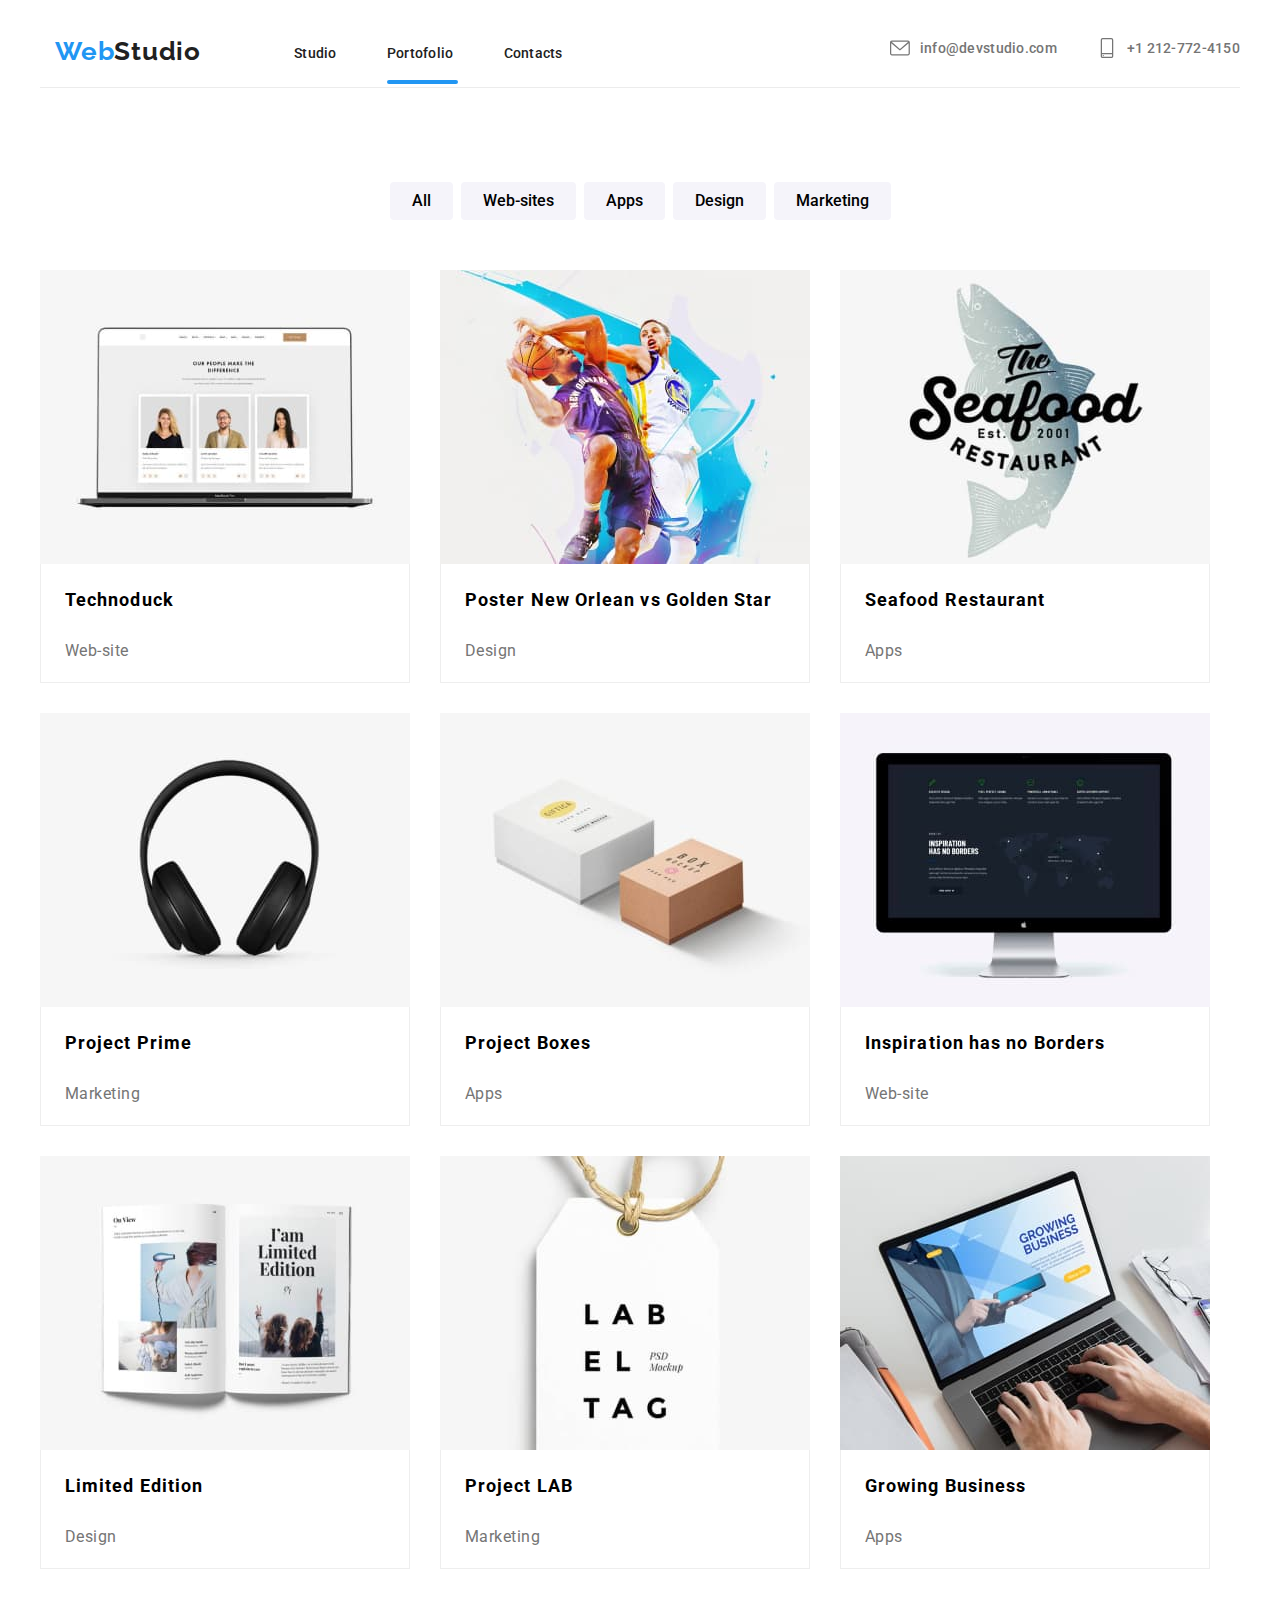
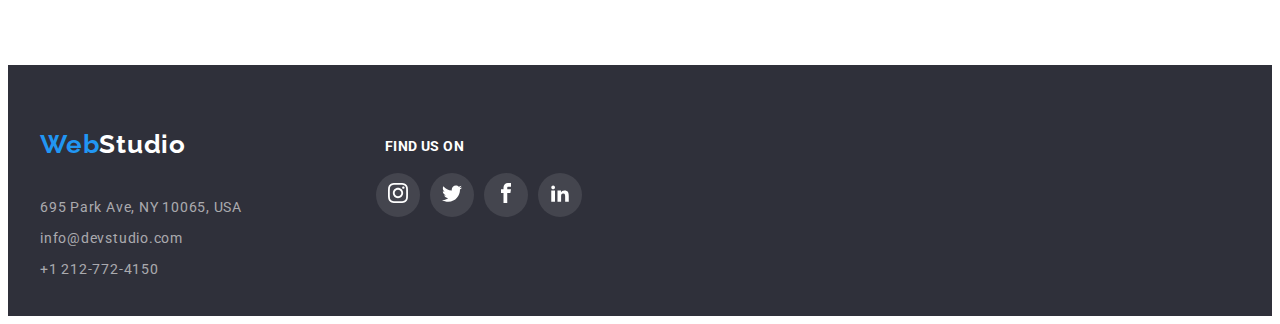
==== portofolio.html @ 39d3f4b6 "add previous files" ====
<!DOCTYPE html>
<html lang="en">
  <head>
    <meta charset="UTF-8" />
    <meta http-equiv="X-UA-Compatible" content="IE=edge" />
    <meta name="viewport" content="width=device-width, initial-scale=1.0" />
    <link rel="preconnect" href="https://fonts.googleapis.com" />
    <link rel="preconnect" href="https://fonts.gstatic.com" crossorigin />
    <link
      href="https://fonts.googleapis.com/css2?family=Raleway:wght@700&family=Roboto:wght@400;500;700;900&display=swap"
      rel="stylesheet"
    />
    <link
      rel="stylesheet"
      href="node_modules/modern-normalize/modern-normalize.css"
    />
    <link rel="stylesheet" href="styles/styles.css" />
    <title>Portofolio</title>
  </head>
  <body>
   <div class="container-header">
      <div class="section">
      <div class="head-section">
        <header class="header">
          <h2 class="logo">
            <a class="title" href="index.html"
              >Web<span class="title2">Studio</span></a
            >
          </h2>
          <nav>
            <ul class="unstyled-list navigation-list">
              <li class="left-navigation-item">
                <a class="navigation-item" href="index.html">Studio</a>
              </li>
              <li class="left-navigation-item">
                <a class="navigation-item active-link" href="portofolio.html">Portofolio</a>
              </li>
              <li lass="left-navigation-item">
                <a class="navigation-item" href="contacts.html">Contacts</a>
              </li>
           </ul>
          </nav>
          <ul class="unstyled-list right-navigation-list">
            <li class="icon-item-header">
              <a class="navigation-item right-item"  href="mailto:info@devstudio.com">info@devstudio.com
                <svg class="navigation-item" width="20" height="20" fill="#757575">
                  <use href="images/icons.svg#icon-envelope-hover-1"></use>
                </svg>
                 </a>
            </li>
            <li class="icon-item-header">
                <a class="navigation-item right-item " href="tel:+12127724150"
                >+1 212-772-4150 
                <svg class="navigation-item" width="20" height="20" fill="#757575">
                  <use  href="images/icons.svg#icon-smartphone"></use>
                </svg>
              </a>
            </li>
          </ul>
        </header>
        </div>
      </div>
    </div>
      <main>
      <section >
        <nav>
          <ul class="unstyled-list buttons-list">
            <li >
              <button type="button" class="button-item">
                All </button>
            </li>
            <li >
              <button type="button" class="button-item">
                Web-sites
              </button>
            </li>
            <li >
              <button type="button" class="button-item">
               Apps
              </button>
            </li>
            <li >
              <button type="button" class="button-item">
                Design
              </button>
            </li>
            <li >
              <button type="button" class="button-item">
            Marketing
              </button>
            </li>
          </ul>
        </nav>
      </section>
      <div class="container">
        <section class="section" >
          <ul class="unstyled-list cards-list">
            <li class="overlay-list">
              <div class="overlay-container"> 
                <img
                height="294"
                  width="370"
                  src="images/portofolio1.jpg"
                  alt="portofolio" />
                  <div class="overlay">
                    <p>  Technoduck is a state-of-the-art coronavirus distribution
                    platform. Companies use this platform for digital espionage
                    and attacks on competitors' secure servers.
                    </p>                               
                   </div>
              </div>
              <div class="card-details">
                 <h3 class="card-title">Technoduck</h3>
                <p class="card-description">Web-site</p>
              </div>
           </li>
         <li class="overlay-list">
              <div class="overlay-container"> 
                <img
                height="294"
                  width="370"
                 
                  src="images/portofolio2.jpg"
                  alt="portofolio2"
                />
                 <div class="overlay">
                    <p>  Technoduck is a state-of-the-art coronavirus distribution
                    platform. Companies use this platform for digital espionage
                    and attacks on competitors' secure servers.
                    </p>                               
                   </div>
              </div>
              <div class="card-details">
                 <h3 class="card-title">Poster New Orlean vs Golden Star</h3>
                <p class="card-description">Design</p>
              </div>
            </li>
            <li class="overlay-list">
              <div class="overlay-container"> 
                <img
                height="294"
                  width="370"
                  src="images/portofolio3.jpg"
                  alt="portofolio3"
                />
                 <div class="overlay">
                    <p>  Technoduck is a state-of-the-art coronavirus distribution
                    platform. Companies use this platform for digital espionage
                    and attacks on competitors' secure servers.
                    </p>                               
                   </div>
              </div>
              <div class="card-details">
                 <h3 class="card-title">Seafood Restaurant</h3>
                <p class="card-description">Apps</p>
              </div>
            </li>
            <li class="overlay-list">
              <div class="overlay-container"> 
                <img
                  height="294"
                  width="370"
                  src="images/portofolio4.jpg"
                  alt="portofolio4"
                />
                 <div class="overlay">
                    <p>  Technoduck is a state-of-the-art coronavirus distribution
                    platform. Companies use this platform for digital espionage
                    and attacks on competitors' secure servers.
                    </p>                               
                   </div>
              </div>
              <div class="card-details">
                 <h3 class="card-title">Project Prime</h3>
                <p class="card-description">Marketing</p>
              </div>
            </li>
            <li class="overlay-list">
             <div class="overlay-container"> 
                <img
                  height="294"
                  width="370"
                  src="images/portofolio5.jpg"
                  alt="portofolio5"
                />
                 <div class="overlay">
                    <p>  Technoduck is a state-of-the-art coronavirus distribution
                    platform. Companies use this platform for digital espionage
                    and attacks on competitors' secure servers.
                    </p>                               
                   </div>
              </div>
              <div class="card-details">
                 <h3 class="card-title">Project Boxes</h3>
                <p class="card-description">Apps</p>
              </div>
            </li>
            <li class="overlay-list">
             <div class="overlay-container"> 
                <img
                   height="294"
                  width="370"
                  src="images/portofolio6.jpg"
                  alt="portofolio6"
                />
                 <div class="overlay">
                    <p>  Technoduck is a state-of-the-art coronavirus distribution
                    platform. Companies use this platform for digital espionage
                    and attacks on competitors' secure servers.
                    </p>                               
                   </div>
              </div>
              <div class="card-details">
                 <h3 class="card-title">Inspiration has no Borders</h3>
                <p class="card-description">Web-site</p>
              </div>
            </li>
            <li class="overlay-list">
         <div class="overlay-container"> 
                <img
                height="294"
                  width="370"
                  src="images/portofolio7.jpg"
                  alt="portofolio7"
                />
                 <div class="overlay">
                    <p>  Technoduck is a state-of-the-art coronavirus distribution
                    platform. Companies use this platform for digital espionage
                    and attacks on competitors' secure servers.
                    </p>                               
                   </div>
              </div>
              <div class="card-details">
                 <h3 class="card-title">Limited Edition</h3>
                <p class="card-description">Design</p>
              </div>
            </li>
            <li class="overlay-list">
             <div class="overlay-container"> 
                <img
                   height="294"
                  width="370"
                  src="images/portofolio8.jpg"
                  alt="portofolio8"
                />
                 <div class="overlay">
                    <p>  Technoduck is a state-of-the-art coronavirus distribution
                    platform. Companies use this platform for digital espionage
                    and attacks on competitors' secure servers.
                    </p>                               
                   </div>
              </div>
              <div class="card-details">
                 <h3 class="card-title">Project LAB</h3>
                <p class="card-description">Marketing</p>
              </div>
            </li>
            <li class="overlay-list">
          <div class="overlay-container"> 
                <img
                height="294"
                  width="370"
                  src="images/portofolio9.jpg"
                  alt="portofolio9"
                />
                 <div class="overlay">
                    <p>  Technoduck is a state-of-the-art coronavirus distribution
                    platform. Companies use this platform for digital espionage
                    and attacks on competitors' secure servers.
                    </p>                               
                   </div>
              </div>
              <div class="card-details">
                 <h3 class="card-title">Growing Business</h3>
                <p class="card-description">Apps</p>
              </div>
            </li>
          </ul>
        </section>
      </div>
    </main>
    <div class="container-footer">
      <div class="section">
        <footer class="footer">
          <div class="contact-footer">
          <h2 class="logo-footer">
            <a class="title" href="index.html"
              >Web<span class="title-white">Studio</span></a
            >
          </h2>
          <address>
            <ul class="unstyled-list address-footer">
              <li>
                <a
                  class="item-footer"
                  href="https://www.bing.com/maps?ty=18&q=695+Park+Ave%2C+New+York%2C+New+York+10065%2C+Statele+Unite+Ale+Americii&mb=40.772362%7E-73.971508%7E40.764636%7E-73.957908&ppois=40.768499_-73.964708_695+Park+Ave%2C+New+York%2C+New+York+10065%2C+Statele+Unite+Ale+Americii_%7E&cp=40.768582%7E-73.794479&v=2&sV=1&FORM=MIRE&qpvt=695+Park+Ave%2C+NY+10065%2C+USA+map&lvl=11.0"
                  >695 Park Ave, NY 10065, USA</a
                >
              </li>
              <li>
                <a class="item-footer" href="mailto:info@devstudio.com"
                  >info@devstudio.com</a
                >
              </li>
              <li>
                <a class="item-footer" href="tel:+12127724150"
                  >+1 212-772-4150</a
                >
              </li>
            </ul>
           </address>
          </div>       
               <div class="svg-footer">
               <h4 class="find-us-title">Find us on</h4>
              <ul class="unstyled-list footer-list-svg">
                <li class="svg-footer-item">
                    <a href="">
                          <svg class="item-svg-background" width="20" height="20" fill="white">
                            <use href="images/icons.svg#icon-instagram"></use>
                          </svg>
                        </a>
                </li>
                  <li class="svg-footer-item">
                    <a href="">
                          <svg class="item-svg-background" width="20" height="20" fill="white">
                            <use href="images/icons.svg#icon-twitter"></use>
                          </svg>
                        </a>
                </li>
                  <li class="svg-footer-item">
                    <a href="">
                          <svg class="item-svg-background" width="20" height="20" fill="white">
                            <use href="images/icons.svg#icon-facebook"></use>
                          </svg>
                        </a>
                </li>
                  <li class="svg-footer-item">
                    <a href="">
                          <svg class="item-svg-background" width="20" height="20" fill="white">
                            <use href="images/icons.svg#icon-linkedin2"></use>
                          </svg>
                        </a>
                </li>
              </ul>
            </div>
          </div>
        </footer>
      </div>
    </div>
  </body>
</html>
---- styles/styles.css ----
body {
  font-family: "Roboto";
  font-style: normal;
  font-weight: 400;
  font-size: 26px;
  line-height: 31px;
  letter-spacing: 0.03em;
}
.container {
  width: 1200px;
  margin: 0px auto;
}
.section {
  width: 1200px;
  margin: auto;
  padding: 94px, 0px;
}
.unstyled-list {
  list-style: none;
}

/*HeaderSection*/
.container-header {
  background-color: #ffffff;
}
.header {
  background-color: #ffffff;
  box-sizing: border-box;
  width: 100%;
  height: 80px;
  display: flex;
  border-bottom: 1px solid #ececec;
}
.logo {
  margin: 24px 93px 25px 15px;
}
.title {
  font-family: "Raleway";
  font-style: normal;
  line-height: 31px;
  font-size: 26px;
  text-decoration: none;
  color: #2196f3;
}

.navigation-item {
  color: #212121;
  font-weight: 500;
  font-size: 14px;
  line-height: 16px;
  letter-spacing: 0.02em;
  text-decoration: none;
  transition: color 250ms cubic-bezier(0.4, 0, 0.2, 1);
}

.title {
  font-family: "Raleway";
  font-style: normal;
  line-height: 31px;
  font-size: 26px;
  text-decoration: none;
  color: #2196f3;
}

.title2 {
  color: #212121;
}

.title-white {
  color: #ffffff;
}
.navigation-list {
  display: flex;
  align-items: center;
  gap: 50px;
  padding: 0;
}
.right-navigation-list {
  display: flex;
  gap: 40px;
  margin: 0px 0px 0px auto;
  padding: 0;
  align-items: center;
  justify-content: center;
}
.right-item {
  color: #757575;
  display: flex;
  flex-direction: row-reverse;
  gap: 10px;
  justify-content: center;
  align-items: center;
}

.icon-item-header {
  display: flex;
  align-items: center;
  justify-content: center;
  gap: 10px;
  transition: color 250ms cubic-bezier(0.4, 0, 0.2, 1);
}
.icon-item-header a:hover {
  color: #2196f3;
  stroke: #2196f3;
}
.head-section {
  width: 100%;
  background-color: blue;
}
.navigation-item.active-link {
  position: relative;
}
.navigation-item.active-link::after {
  content: "";
  border: 2px solid #2196f3;
  width: 100%;
  position: absolute;
  bottom: -23px;
  border-radius: 4px;
  visibility: hidden;
  left: 0;
}

.navigation-item.active-link::after {
  visibility: visible;
}
.navigation-item:hover,
.navigation-item:focus {
  color: #2196f3;
}
/* HeroSection */

.container-main {
  background-image: url(..//images/backgroundimage.jpg);
  background-color: #757575;
  background-blend-mode: multiply;
  background-position: center;
  background-repeat: no-repeat;
  background-attachment: scroll;
  object-fit: cover;
}

.hero-section {
  box-sizing: border-box;
  width: 100%;
  height: 600px;
  display: flex;
  flex-direction: column;
  align-items: center;
}
.title-main {
  font-weight: 900;
  font-size: 44px;
  line-height: 60px;
  text-align: center;
  letter-spacing: 0.06em;
  text-transform: uppercase;
  color: #ffffff;
  margin: 0px;
  padding-top: 200px;
  margin-bottom: 30px;
}
.main-button {
  font-family: "Roboto";
  font-weight: 500;
  font-size: 16px;
  line-height: 26px;
  text-align: center;
  width: 200px;
  height: 50px;
  left: 700px;
  top: 430px;
  background: #2196f3;
  box-shadow: 0px 4px 4px rgba(0, 0, 0, 0.15);
  border-radius: 4px;
  color: #ffffff;
  padding: 10px 19px 10px 20px;
  border: none;
}

/*ObjectivesSection*/
.objectives-list {
  display: flex;
  align-items: center;
  justify-content: space-between;
  gap: 30px;
  margin: 0px;
  padding: 94px 0px;
}
.objectives-item {
  font-size: 14px;
  line-height: 16px;
  letter-spacing: 0.03em;
  text-transform: uppercase;
  color: #212121;
  margin: 0px;
}

.objectives-explication {
  font-size: 14px;
  line-height: 24px;
  letter-spacing: 0.03em;
  color: #757575;
  margin: 10px 0px 0px 0px;
}

.container-icon {
  display: flex;
  margin-bottom: 30px;
  width: 270px;
  height: 120px;
  background: #f5f4fa;
  border-radius: 4px;
  justify-content: center;
  align-items: center;
}

/*JobSection*/
.job-title,
.team-title,
.customer-title {
  text-align: center;
  font-size: 36px;
  line-height: 42px;
  text-align: center;
  letter-spacing: 0.03em;
  color: #212121;
  margin: 0px 0px 50px 0px;
}

.job-list {
  display: flex;
  align-items: center;
  justify-content: space-between;
  padding: 0px;
  gap: 30px;
  margin: 0px;
  padding: 0px 0px 94px 0px;
}
.job-list li {
  position: relative;
}

.name-apps {
  position: absolute;
  top: 224px;
  width: 370px;
  height: 70px;
  display: flex;
  justify-content: center;
  align-items: center;
  background: rgba(47, 48, 58, 0.8);
  z-index: 11;
  font-weight: 700;
  font-size: 14px;
  line-height: 1.14;

  letter-spacing: 0.03em;
  text-transform: uppercase;
  color: #ffffff;
}
/*TeamSection*/

.container-team {
  background-color: #f5f4fa;
}
.team-section {
  box-sizing: border-box;
  width: 100%;
  height: 648px;
  background-color: #f5f4fa;
  padding: 94px 0px;
  margin: 0px auto;
}

.member-list {
  display: flex;
  align-items: center;
  justify-content: space-between;
  gap: 30px;
  margin: 0px;
  padding: 0px;
}
.member-list-item {
  box-sizing: border-box;
  width: 270px;
  height: 428px;
  left: 215px;
  top: 1635px;
  background: #ffffff;
  box-shadow: 0px 1px 3px rgba(0, 0, 0, 0.12), 0px 1px 1px rgba(0, 0, 0, 0.14),
    0px 2px 1px rgba(0, 0, 0, 0.2);
  border-radius: 0px 0px 4px 4px;
}

.name-item {
  font-weight: 500;
  font-size: 16px;
  line-height: 19px;
  text-align: center;
  letter-spacing: 0.03em;
  color: #212121;
}

.job-item {
  font-weight: 400;
  font-size: 16px;
  line-height: 19px;
  text-align: center;
  letter-spacing: 0.03em;
  color: #757575;
}
.sm-icons {
  display: flex;
  padding-top: 16px;
}
.sm-icons ul {
  display: flex;
  gap: 10px;
}
.icon-item {
  display: flex;
  width: 44px;
  height: 44px;
  border-radius: 50%;
  align-items: center;
  justify-content: center;
  transition: background-color 250ms cubic-bezier(0.4, 0, 0.2, 1);
}

.icon-item a {
  display: flex;
  color: #afb1b8;
}
.team.icons {
  display: flex;
}
.icon-item svg {
  fill: currentColor;
}
.customers {
  display: flex;
  height: 184;
  flex-direction: column;
  align-items: center;
  justify-content: center;
  padding: 94px 0;
}
.list-customers {
  display: flex;
  gap: 30px;
  align-items: center;
  justify-content: center;
  padding-top: -44px;
}
.customer-item {
  display: flex;
  box-sizing: border-box;
  width: 170px;
  height: 92px;
  border: 1px solid #afb1b8;
  border-radius: 4px;
  align-items: center;
  justify-content: center;
  transition: border-color 250ms cubic-bezier(0.4, 0, 0.2, 1),
    fill 250ms cubic-bezier(0.4, 0, 0.2, 1);
}
.customer-item:hover {
  border-color: #2196f3;
  fill: #2196f3;
  cursor: pointer;
}
/*Footer*/
.container-footer {
  background-color: #2f303a;
}
.footer {
  display: flex;
  gap: 94px;
}

.contact-footer {
  box-sizing: border-box;
  height: 251px;
  display: flex;
  flex-direction: column;
  justify-content: space-around;
  gap: 28px;
  padding: 60px 0px 60px 0px;
}
.logo-footer {
  margin: 0px;
}
.address-footer {
  margin: 0px;
  padding: 0px;
}
.item-footer {
  font-weight: 400;
  font-size: 14px;
  font-style: normal;
  line-height: 16px;
  text-decoration: none;
  color: rgba(255, 255, 255, 0.6);
  transition: color 250ms cubic-bezier(0.4, 0, 0.2, 1);
}
.item-footer:hover {
  color: #2196f3;
  cursor: pointer;
}
.find-us-title {
  font-family: "Roboto";
  font-style: normal;
  font-weight: 700;
  font-size: 14px;
  line-height: 16px;
  letter-spacing: 0.03em;
  text-transform: uppercase;
  color: #ffffff;
  padding-right: 69px;
  margin-top: 0px;
}
.svg-footer {
  display: flex;
  flex-direction: column;
  align-items: center;
  justify-content: center;
}
.footer-list-svg {
  display: flex;
  gap: 10px;
  margin-top: 0px;
}
.svg-footer-item {
  display: flex;
  align-items: center;
  justify-content: center;
  background: rgba(255, 255, 255, 0.1);
  color: #ffffff;
  width: 44px;
  height: 44px;
  border-radius: 50%;
  transition-property: background-color 250ms cubic-bezier(0.4, 0, 0.2, 1);
}
.svg-footer-item:hover,
.icon-item:hover {
  cursor: pointer;
  background-color: #2196f3;
}

/*PortofolioPage*/

.buttons-list {
  display: flex;
  gap: 8px;
  justify-content: center;
  padding: 94px 0px 50px 0px;
  margin: 0px;
}
.button-item {
  height: 38px;
  background: #f5f4fa;
  border-radius: 4px;
  border: none;
  cursor: pointer;
  padding: 6px 22px 6px 22px;
  text-align: center;
  font-family: "Roboto";
  font-weight: 500;
  font-size: 16px;
  line-height: 26px;
  text-align: center;
  transition: background-color 250ms cubic-bezier(0.4, 0, 0.2, 1),
    color 250ms cubic-bezier(0.4, 0, 0.2, 1),
    box-shadow 250ms cubic-bezier(0.4, 0, 0.2, 1);
}

.button-item:hover {
  background-color: #2196f3;
  color: #ffffff;
  box-shadow: 0px 2px rgba(0, 0, 0, 0.1);
  cursor: pointer;
}

.cards-list {
  display: flex;
  gap: 30px;
  flex-wrap: wrap;
  padding-left: 0;
  margin: 0;
  padding-bottom: 96px;
}
.overlay-list {
  display: flex;
  flex-direction: column;
  transition: box-shadow 250ms cubic-bezier(0.4, 0, 0.2, 1);
}
.overlay-container {
  height: 294px;
  overflow: hidden;
  position: relative;
}

.overlay {
  position: absolute;
  width: 370px;
  height: 294px;
  background: rgba(33, 150, 243, 0.9);
  font-weight: 400;
  font-size: 18px;
  line-height: 1.55;
  letter-spacing: 0.03em;
  color: #ffffff;
  transform: translateY(100%);
  transition: transform 250ms cubic-bezier(0.4, 0, 0.2, 1);
}

.card-details {
  border-left: 1px solid #eeeeee;
  border-bottom: 1px solid #eeeeee;
  border-right: 1px solid #eeeeee;
  padding-left: 24px;
}

.overlay-list:hover {
  box-shadow: 0px 1px 1px rgba(0, 0, 0, 0.12), 0px 4px 4px rgba(0, 0, 0, 0.06),
    1px 4px 6px rgba(0, 0, 0, 0.16);
  cursor: pointer;
}

.card-title {
  font-weight: 700;
  font-size: 18px;
  line-height: 2;
  letter-spacing: 0.06em;
}

.card-description {
  font-weight: 400;
  font-size: 16px;
  line-height: 1.87;
  letter-spacing: 0.03em;
  color: #757575;
}

.overlay p {
  padding: 63px 24px 91px 24px;
}
.overlay-list:hover .overlay {
  transform: translateY(-101%);
  overflow: visible;
}
.item-svg {
  transition: fill 250ms cubic-bezier(0.4, 0, 0.2, 1);
}
.item-svg:hover {
  fill: #ffffff;
  cursor: pointer;
}
.item-svg-customer:hover {
  fill: #2196f3;
  cursor: pointer;
}
.item-svg-customer {
  transition: fill 250ms cubic-bezier(0.4, 0, 0.2, 1);
}

/*Modal*/
.modal {
  background: rgba(0, 0, 0, 0.2);
  position: fixed;
  width: 100%;
  height: 100%;
  z-index: 10;
  display: flex;
  justify-content: center;
  align-items: center;
  transition: opacity 250ms linear;
}
.is-hidden {
  visibility: hidden;
  opacity: 0;
}
.inside-modal {
  position: relative;
  width: 528px;
  height: 581px;

  background: #ffffff;
  box-shadow: 0px 1px 3px rgba(0, 0, 0, 0.12), 0px 1px 1px rgba(0, 0, 0, 0.14),
    0px 2px 1px rgba(0, 0, 0, 0.2);
  border-radius: 4px;
}
.modal-button {
  position: absolute;
  top: 8px;
  right: 8px;
  border-radius: 50%;
  display: flex;
  justify-content: center;
  align-items: center;
  box-sizing: border-box;
  width: 30px;
  height: 30px;

  background: #ffffff;
  border: 1px solid rgba(0, 0, 0, 0.1);
}
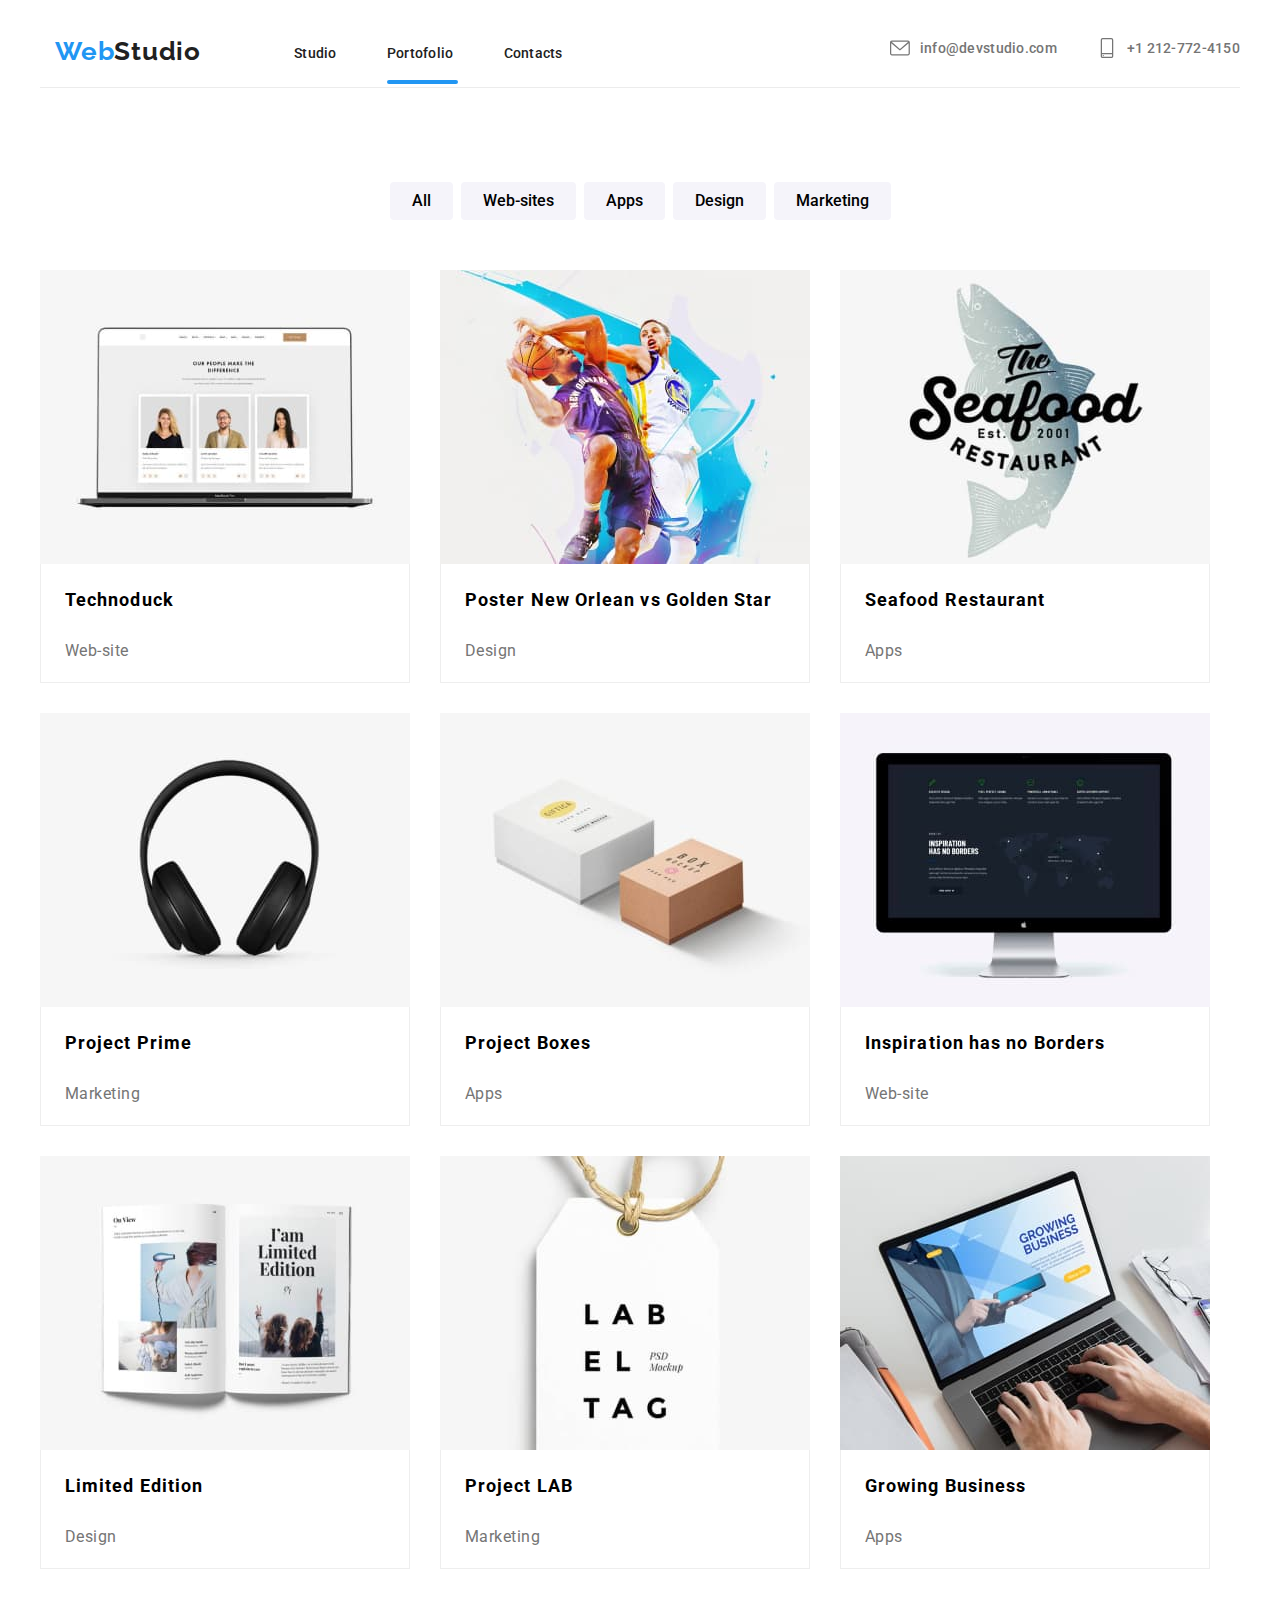
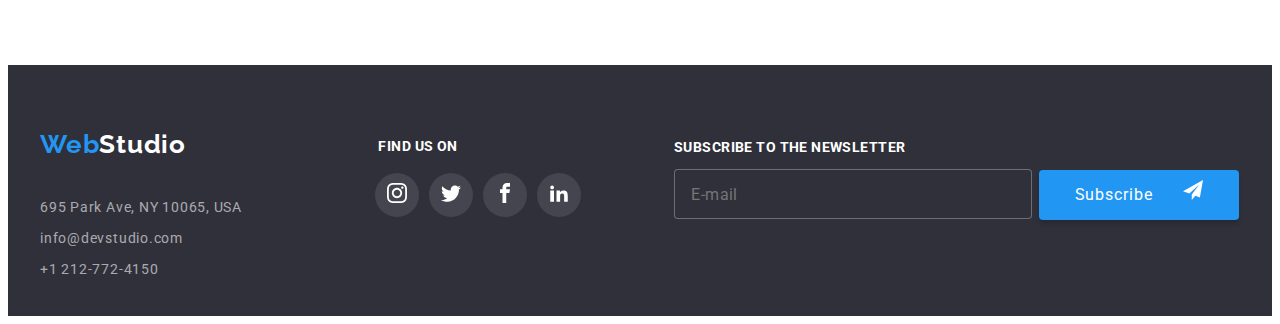
==== commit 64a24259: "finito" ====
--- a/portofolio.html
+++ b/portofolio.html
@@ -281,7 +281,7 @@
     </main>
     <div class="container-footer">
       <div class="section">
-        <footer class="footer">
+          <footer class="footer">
           <div class="contact-footer">
           <h2 class="logo-footer">
             <a class="title" href="index.html"
@@ -308,41 +308,55 @@
                 >
               </li>
             </ul>
-           </address>
-          </div>       
-               <div class="svg-footer">
+            
+          </address>
+          </div>
+                  <div class="svg-footer">
                <h4 class="find-us-title">Find us on</h4>
               <ul class="unstyled-list footer-list-svg">
                 <li class="svg-footer-item">
                     <a href="">
-                          <svg class="item-svg-background" width="20" height="20" fill="white">
-                            <use href="images/icons.svg#icon-instagram"></use>
+                          <svg class="item-svg"  width="20" height="20" fill="white">
+                            <use class="item-svg" href="images/icons.svg#icon-instagram"></use>
                           </svg>
                         </a>
                 </li>
                   <li class="svg-footer-item">
                     <a href="">
-                          <svg class="item-svg-background" width="20" height="20" fill="white">
+                          <svg class="item-svg" width="20" height="20" fill="white">
                             <use href="images/icons.svg#icon-twitter"></use>
                           </svg>
                         </a>
                 </li>
                   <li class="svg-footer-item">
                     <a href="">
-                          <svg class="item-svg-background" width="20" height="20" fill="white">
+                          <svg class="item-svg" width="20" height="20" fill="white">
                             <use href="images/icons.svg#icon-facebook"></use>
                           </svg>
                         </a>
                 </li>
                   <li class="svg-footer-item">
                     <a href="">
-                          <svg class="item-svg-background" width="20" height="20" fill="white">
+                          <svg class="item-svg" width="20" height="20" fill="white">
                             <use href="images/icons.svg#icon-linkedin2"></use>
                           </svg>
-                        </a>
+                   </a>
                 </li>
               </ul>
             </div>
+            <div class="formular-footer">
+            <form>
+              <label>
+                <p class="subscribe-footer">Subscribe to the newsletter</p>
+                <input class="form-input" type="email" name="email" required  placeholder="E-mail" />
+              </label>
+             <button class="form-button" type="submit">Subscribe
+               <svg class="svg-form"  width="20" height="20" fill="white">
+                 <use  href="images/icons.svg#icon-icon-send"></use>
+                </svg>
+             </button>
+            </form>
+          </div>
           </div>
         </footer>
       </div>
--- a/styles/styles.css
+++ b/styles/styles.css
@@ -376,7 +376,7 @@
 }
 .footer {
   display: flex;
-  gap: 94px;
+  gap: 93px;
 }
 
 .contact-footer {
@@ -417,8 +417,8 @@
   letter-spacing: 0.03em;
   text-transform: uppercase;
   color: #ffffff;
-  padding-right: 69px;
   margin-top: 0px;
+  padding-right: 80px;
 }
 .svg-footer {
   display: flex;
@@ -446,6 +446,75 @@
 .icon-item:hover {
   cursor: pointer;
   background-color: #2196f3;
+}
+.formular-footer {
+  display: flex;
+  flex-direction: column;
+  justify-content: center;
+  align-items: center;
+  margin-top: -35px;
+}
+.form-input {
+  box-sizing: border-box;
+  width: 358px;
+  height: 50px;
+  border: 1px solid rgba(255, 255, 255, 0.3);
+  border-radius: 4px;
+  background-color: #2f303a;
+  font-family: "Roboto";
+  font-style: normal;
+  font-weight: 400;
+  font-size: 16px;
+  line-height: 20px;
+  padding-left: 16px;
+  align-items: center;
+  letter-spacing: 0.03em;
+  outline: none;
+  color: rgba(255, 255, 255, 0.6);
+  transition: border 250ms cubic-bezier(0.4, 0, 0.2, 1);
+}
+.form-input:hover,
+.form-input:focus {
+  border: 2px solid #188ce8;
+}
+.form-button {
+  width: 200px;
+  height: 50px;
+  margin-left: 0px;
+  background: #2196f3;
+  box-shadow: 0px 4px 4px rgba(0, 0, 0, 0.15);
+  border-radius: 4px;
+  font-family: "Roboto";
+  font-style: normal;
+  font-size: 16px;
+  line-height: 30px;
+  justify-content: center;
+  align-items: center;
+  text-align: center;
+  letter-spacing: 0.06em;
+  color: #ffffff;
+  border: none;
+  transition: background 250ms cubic-bezier(0.4, 0, 0.2, 1);
+}
+.form-button:hover,
+.form-button:focus {
+  background: #188ce8;
+}
+.svg-form {
+  padding-left: 25px;
+  align-items: center;
+  justify-content: center;
+}
+.subscribe-footer {
+  font-family: "Roboto";
+  font-style: normal;
+  font-weight: 700;
+  font-size: 14px;
+  line-height: 16px;
+  letter-spacing: 0.03em;
+  text-transform: uppercase;
+  color: #ffffff;
+  padding-right: 69px;
 }
 
 /*PortofolioPage*/
@@ -585,7 +654,6 @@
   position: relative;
   width: 528px;
   height: 581px;
-
   background: #ffffff;
   box-shadow: 0px 1px 3px rgba(0, 0, 0, 0.12), 0px 1px 1px rgba(0, 0, 0, 0.14),
     0px 2px 1px rgba(0, 0, 0, 0.2);
@@ -602,7 +670,155 @@
   box-sizing: border-box;
   width: 30px;
   height: 30px;
-
   background: #ffffff;
   border: 1px solid rgba(0, 0, 0, 0.1);
-}
+  transition: fill 250ms cubic-bezier(0.4, 0, 0.2, 1);
+}
+.modal-button:hover {
+  fill: #2196f3;
+  cursor: pointer;
+}
+.formular-modal {
+  display: flex;
+  flex-direction: column;
+  font-family: "Roboto";
+  font-style: normal;
+  font-weight: 400;
+  font-size: 12px;
+  line-height: 14px;
+  letter-spacing: 0.01em;
+  color: #757575;
+  gap: 10px;
+  justify-content: center;
+  align-items: center;
+  padding: 40px;
+}
+.title-modal {
+  align-items: center;
+  font-family: "Roboto";
+  font-style: normal;
+  font-weight: 700;
+  font-size: 20px;
+  line-height: 23px;
+  text-align: center;
+  letter-spacing: 0.03em;
+  color: #212121;
+  margin-top: -5px;
+}
+.modal-input {
+  box-sizing: border-box;
+  width: 448px;
+  height: 40px;
+  border: 1px solid rgba(33, 33, 33, 0.2);
+  border-radius: 4px;
+  padding-left: 40px;
+  outline: none;
+  transition: border 250ms cubic-bezier(0.4, 0, 0.2, 1);
+}
+.modal-input:hover,
+.modal-input-feedback:hover {
+  border: 2px solid #2196f3;
+  cursor: pointer;
+}
+
+.label-modal:hover {
+  fill: #2196f3;
+  cursor: pointer;
+}
+
+.modal-input:focus,
+.modal-input-feedback:focus {
+  border: 2px solid #2196f3;
+}
+
+.modal-input-feedback {
+  box-sizing: border-box;
+  width: 448px;
+  height: 120px;
+  border: 1px solid rgba(33, 33, 33, 0.2);
+  border-radius: 4px;
+  resize: none;
+  font-family: "Roboto";
+  font-style: normal;
+  font-size: 14px;
+  line-height: 16px;
+  letter-spacing: 0.01em;
+  padding: 12px 16px;
+  color: rgba(117, 117, 117, 0.5);
+  outline: none;
+  transition: border 250ms cubic-bezier(0.4, 0, 0.2, 1);
+}
+.label-modal {
+  display: flex;
+  flex-direction: column;
+  position: relative;
+  transition: fill 250ms cubic-bezier(0.4, 0, 0.2, 1);
+}
+
+.svg-name {
+  position: absolute;
+  left: 15px;
+  top: 50%;
+}
+.terms {
+  flex-direction: row;
+  gap: 8px;
+  justify-content: center;
+  align-items: center;
+  margin-top: 10px;
+  margin-bottom: 20px;
+  font-size: 14px;
+  line-height: 24px;
+  letter-spacing: 0.03em;
+  color: #757575;
+}
+.replace-checkbox {
+  width: 16px;
+  height: 15px;
+  border: 2px solid black;
+  border-radius: 2px;
+  display: flex;
+  justify-content: center;
+  align-items: center;
+}
+
+.checkbox {
+  display: none;
+}
+.terms svg {
+  width: 16px;
+  height: 16px;
+  position: static;
+  opacity: 0;
+  fill: #ffffff;
+}
+.formular-modal input[type="checkbox"]:checked + .replace-checkbox svg {
+  opacity: 1;
+}
+.formular-modal input[type="checkbox"]:checked + .replace-checkbox {
+  background: #2196f3;
+  border: #2196f3;
+}
+.button-formular {
+  width: 200px;
+  height: 50px;
+  background: #188ce8;
+  box-shadow: 0px 4px 4px rgba(0, 0, 0, 0.15);
+  border-radius: 4px;
+  font-weight: 700;
+  font-size: 16px;
+  line-height: 30px;
+  display: flex;
+  align-items: center;
+  text-align: center;
+  justify-content: center;
+  letter-spacing: 0.06em;
+  color: #ffffff;
+  border: none;
+  transition: background 250ms cubic-bezier(0.4, 0, 0.2, 1);
+}
+.button-formular:focus,
+.button-formular:hover {
+  background: #2196f3;
+  cursor: pointer;
+}
